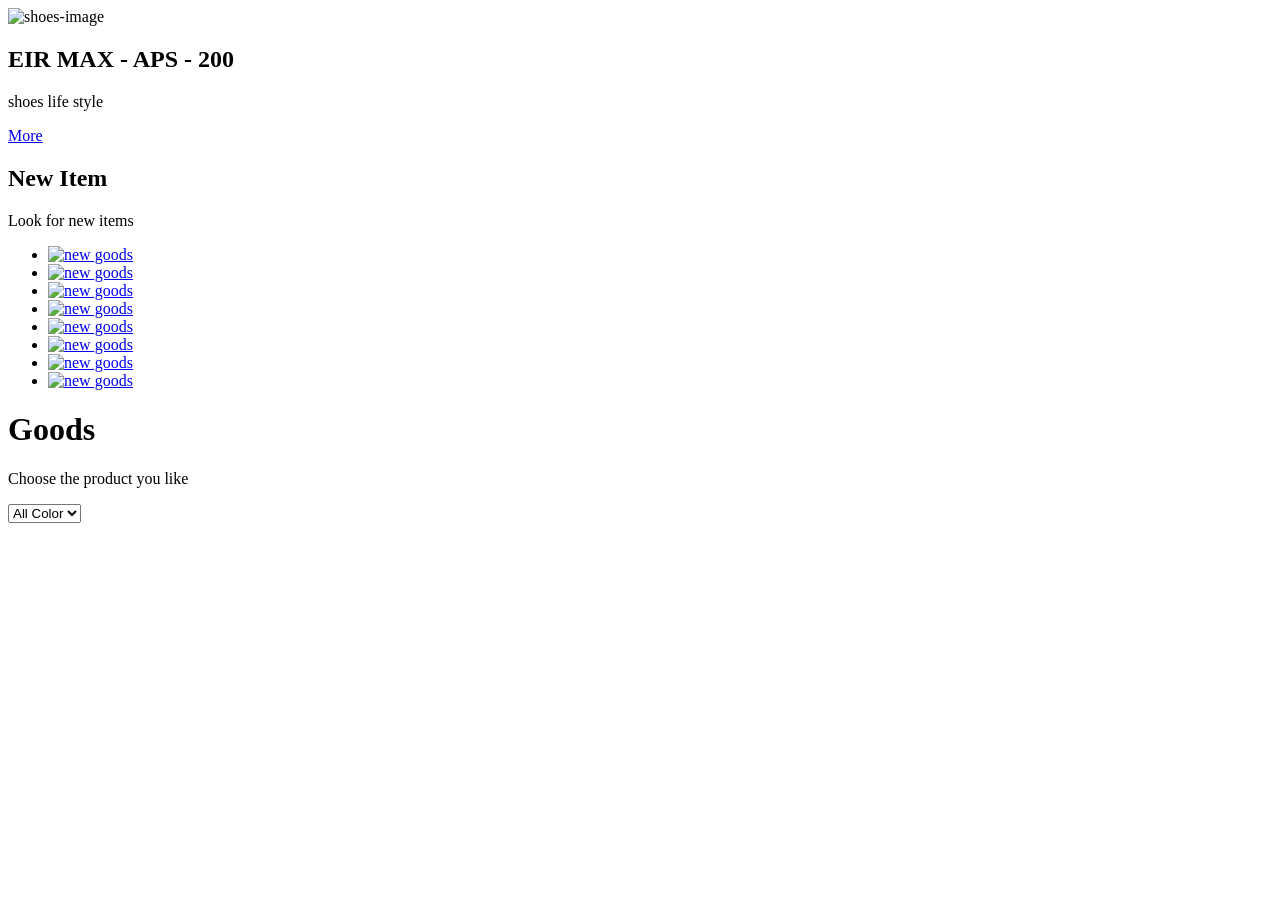
==== index.html @ 702cf1a1 "Add files via upload" ====
<!DOCTYPE html>
<html lang="en">
  <head>
    <meta charset="UTF-8" />
    <meta name="viewport" content="width=device-width, initial-scale=1.0" />
    <link rel="stylesheet" href="./css/reset.css" />
    <link rel="stylesheet" href="./css/style.css" />
    <!-- icon -->
    <link
      href="https://unpkg.com/boxicons@2.0.7/css/boxicons.min.css"
      rel="stylesheet"
    />
    <!-- font -->
    <link rel="preconnect" href="https://fonts.gstatic.com" />
    <link
      href="https://fonts.googleapis.com/css2?family=Source+Serif+Pro:wght@400;700&display=swap"
      rel="stylesheet"
    />
    <title>ShoesMall</title>
  </head>
  <body>
    <!-- header -->
    <header data-include-path="header.html"></header>

    <!-- landing Page -->
    <section id="home" class="home">
      <div class="landing">
        <div class="landing-image-box">
          <img src="./assets/shoes_pink.png" alt="shoes-image" />
        </div>
        <div class="landing-desc-box">
          <div class="sec-top">
            <h2 class="sec-tit">EIR MAX - APS - 200</h2>
            <p class="sec-desc">shoes life style</p>
          </div>
          <a href="detail.html?8" class="landing-detail-link">More</a>
        </div>
      </div>
    </section>

    <!-- new item-->
    <section id="new" class="new-page">
      <div class="sec-top new-top">
        <h1 class="sec-tit new-tit">New Item</h1>
        <p class="sec-desc">Look for new items</p>
      </div>
      <ul class="new-box">
        <li class="new-box-list">
          <a href="detail.html?17" class="new-item-link">
            <img
              src="./assets/shoes_white3.png"
              alt="new goods"
              class="new-item"
            />
          </a>
        </li>
        <li class="new-box-list">
          <a href="detail.html?16" class="new-item-link">
            <img
              src="./assets/shoes_white2.png"
              alt="new goods"
              class="new-item"
            />
          </a>
        </li>
        <li class="new-box-list">
          <a href="detail.html?3" class="new-item-link">
            <img
              src="./assets/shoes_blue.png"
              alt="new goods"
              class="new-item"
            />
          </a>
        </li>
        <li class="new-box-list">
          <a href="detail.html?1" class="new-item-link">
            <img
              src="./assets/shoes_black.png"
              alt="new goods"
              class="new-item"
            />
          </a>
        </li>
        <li class="new-box-list">
          <a href="detail.html?19" class="new-item-link">
            <img
              src="./assets/shoes_yellow2.png"
              alt="new goods"
              class="new-item"
            />
          </a>
        </li>
        <li class="new-box-list">
          <a href="detail.html?14" class="new-item-link">
            <img
              src="./assets/shoes_red3.png"
              alt="new goods"
              class="new-item"
            />
          </a>
        </li>
        <li class="new-box-list">
          <a href="detail.html?5" class="new-item-link">
            <img
              src="./assets/shoes_green.png"
              alt="new goods"
              class="new-item"
            />
          </a>
        </li>
        <li class="new-box-list">
          <a href="detail.html?8" class="new-item-link">
            <img
              src="./assets/shoes_pink.png"
              alt="new goods"
              class="new-item"
            />
          </a>
        </li>
      </ul>
    </section>

    <!-- goods -->
    <main id="goods" class="goods-page">
      <div class="sec-top">
        <h1 class="sec-tit">Goods</h1>
        <p class="sec-desc goods-desc">Choose the product you like</p>
      </div>
      <div class="goods-sort">
        <select name="color-choice" class="goods-item color-item">
          <option selected>All Color</option>
          <option
            data-key="color"
            data-value="black"
            class="choice-sort select-black"
          >
            Black
          </option>
          <option
            data-key="color"
            data-value="blue"
            class="choice-sort select-blue"
          >
            Blue
          </option>
          <option
            data-key="color"
            data-value="brown"
            class="choice-sort select-brown"
          >
            Brown
          </option>
          <option
            data-key="color"
            data-value="green"
            class="choice-sort select-green"
          >
            Green
          </option>
          <option
            data-key="color"
            data-value="grey"
            class="choice-sort select-grey"
          >
            Grey
          </option>
          <option
            data-key="color"
            data-value="pink"
            class="choice-sort select-pink"
          >
            Pink
          </option>
          <option
            data-key="color"
            data-value="purple"
            class="choice-sort select-purple"
          >
            Purple
          </option>
          <option
            data-key="color"
            data-value="red"
            class="choice-sort select-red"
          >
            Red
          </option>
          <option
            data-key="color"
            data-value="white"
            class="choice-sort select-white"
          >
            White
          </option>
          <option
            data-key="color"
            data-value="yellow"
            class="choice-sort select-yellow"
          >
            Yellow
          </option>
        </select>
      </div>
      <ul class="goods-container"></ul>
      <ol class="goods-pagination"></ol>
    </main>

    <!-- footer -->
    <footer data-include-path="footer.html"></footer>

    <script type="module" src="./js/main.js"></script>
    <script type="module" src="./js/loadItem.js"></script>
  </body>
</html>
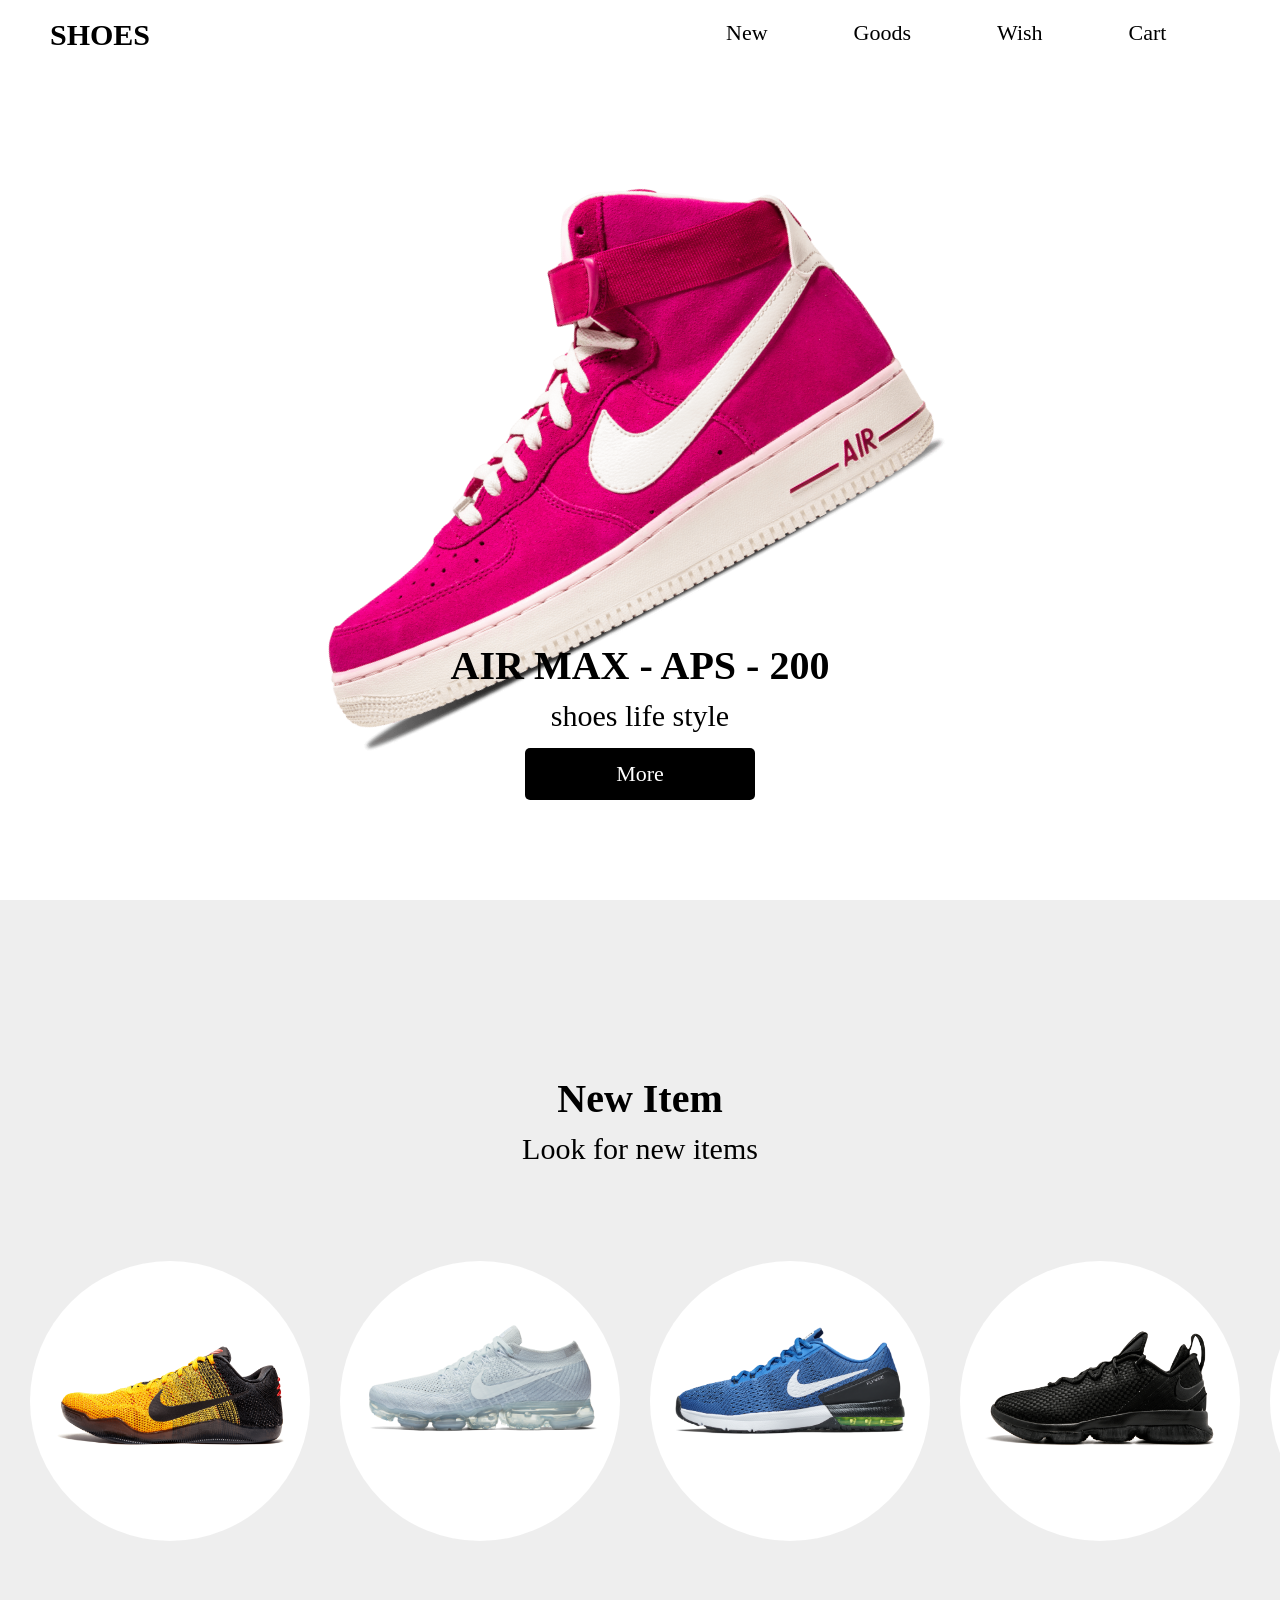
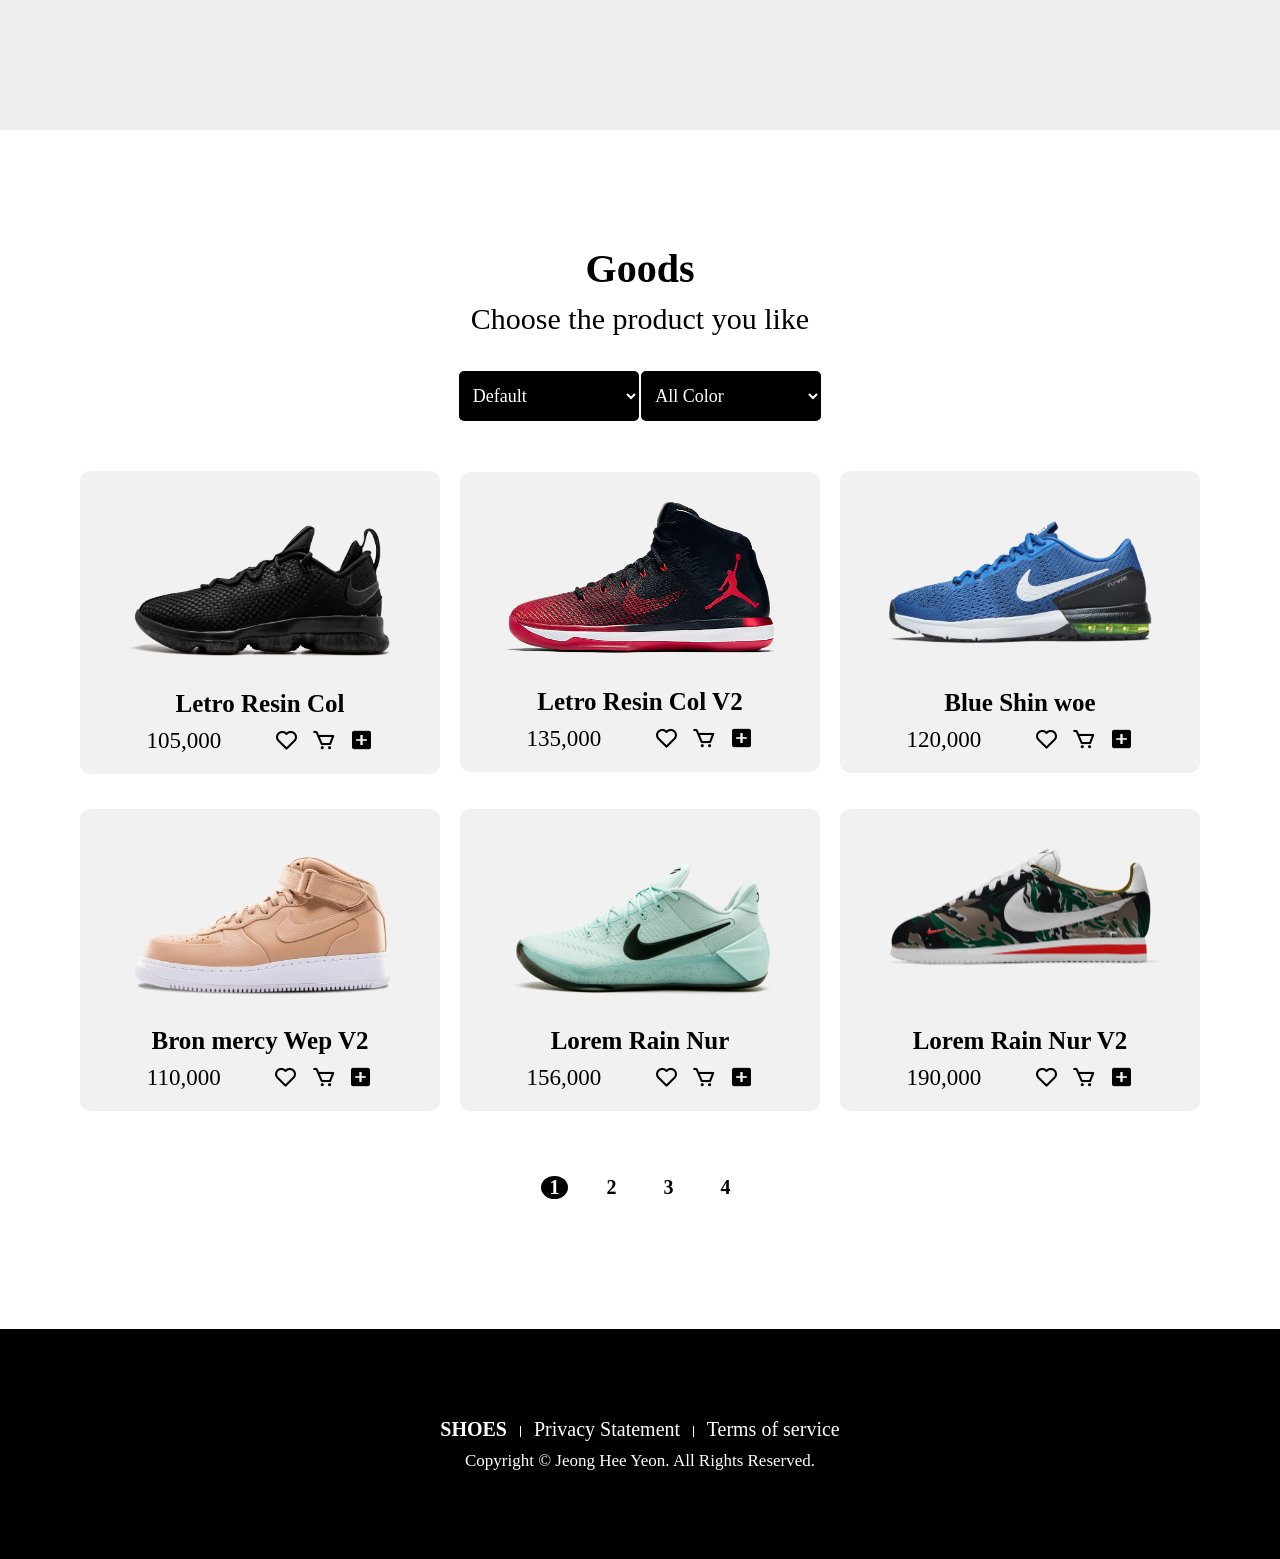
==== commit 643a242f: "Update index.html" ====
--- a/index.html
+++ b/index.html
@@ -30,7 +30,7 @@
         </div>
         <div class="landing-desc-box">
           <div class="sec-top">
-            <h2 class="sec-tit">EIR MAX - APS - 200</h2>
+            <h2 class="sec-tit">AIR MAX - APS - 200</h2>
             <p class="sec-desc">shoes life style</p>
           </div>
           <a href="detail.html?8" class="landing-detail-link">More</a>
@@ -48,7 +48,7 @@
         <li class="new-box-list">
           <a href="detail.html?17" class="new-item-link">
             <img
-              src="./assets/shoes_white3.png"
+              src="./assets/shoes_yellow.png"
               alt="new goods"
               class="new-item"
             />
@@ -82,7 +82,7 @@
           </a>
         </li>
         <li class="new-box-list">
-          <a href="detail.html?19" class="new-item-link">
+          <a href="detail.html?18" class="new-item-link">
             <img
               src="./assets/shoes_yellow2.png"
               alt="new goods"
@@ -127,6 +127,11 @@
         <p class="sec-desc goods-desc">Choose the product you like</p>
       </div>
       <div class="goods-sort">
+        <select name="sort-choice" class="goods-item price-item">
+          <option value="default">Default</option>
+          <option value="lowToHigh">Low to High</option>
+          <option value="highToLow">High to Low</option>
+        </select>
         <select name="color-choice" class="goods-item color-item">
           <option selected>All Color</option>
           <option
@@ -207,7 +212,6 @@
 
     <!-- footer -->
     <footer data-include-path="footer.html"></footer>
-
     <script type="module" src="./js/main.js"></script>
     <script type="module" src="./js/loadItem.js"></script>
   </body>
--- a/css/style.css
+++ b/css/style.css
@@ -0,0 +1,662 @@
+@charset "utf-8";
+
+.sec-top {
+  text-align: center;
+  padding: 1.5rem;
+}
+
+.sec-top .sec-tit {
+  font-size: 3rem;
+  margin-bottom: 1rem;
+}
+
+.sec-top .sec-desc {
+  font-size: 2.7rem;
+}
+
+.top-cart-count {
+  text-align: center;
+  background-color: black;
+  color: white;
+  border-radius: 50%;
+}
+
+.control-btn {
+  display: block;
+  border: 1px solid black;
+  border-radius: 30px;
+  padding: 1rem;
+  text-align: center;
+}
+
+.control-btn:hover {
+  background-color: black;
+  color: white;
+  transition: 100ms all ease-out;
+}
+
+/* mobile */
+/* header-nav */
+.top {
+  width: 100vw;
+  z-index: 1;
+}
+
+.top-nav {
+  display: flex;
+  justify-content: space-between;
+  padding: 1rem;
+  font-size: 2rem;
+  position: fixed;
+  width: 100%;
+  top: 0;
+  left: 0;
+  z-index: 1;
+  -webkit-box-sizing: border-box;
+  -moz-box-sizing: border-box;
+  box-sizing: border-box;
+}
+
+.top-nav.back-color {
+  background-color: white;
+  transition: 0.6s;
+}
+
+.top-nav .top-title {
+  font-size: 3.5rem;
+  position: relative;
+  top: 0.2rem;
+  font-weight: 700;
+}
+
+.top-nav .top-nav-modal {
+  background: transparent;
+  border: none;
+  padding: 0.5rem;
+  font-size: 2.5rem;
+  position: relative;
+  top: 0.3rem;
+}
+
+.top-nav .top-nav-cart {
+  font-size: 2.5rem;
+  padding: 0.5rem;
+  position: relative;
+  top: 0.3rem;
+}
+
+.top-nav .top-nav-cart .count-mobile {
+  position: absolute;
+  width: 1.8rem;
+  font-size: 1.4rem;
+  top: -1px;
+  right: 0;
+}
+
+.top-nav .top-category {
+  display: none;
+}
+
+.top-nav-category {
+  background-color: rgba(26, 25, 25, 0.87);
+  width: 70%;
+  height: 100%;
+  position: fixed;
+  top: 0;
+  left: -100%;
+  transition: 0.4s;
+  z-index: 1;
+}
+
+.top-nav-category.open {
+  left: 0;
+}
+
+.top-nav-category .category-close {
+  position: absolute;
+  top: 20px;
+  right: 20px;
+  padding: 10px;
+  background: transparent;
+  border: none;
+  font-size: 1.8rem;
+}
+
+.top-nav-category .category-box {
+  margin-top: 100px;
+}
+
+.top-nav-category .category-item {
+  font-size: 1.5rem;
+  list-style: none;
+  text-align: center;
+}
+
+.top-nav-category .category-item a {
+  display: block;
+  width: 100%;
+  padding: 1em 0;
+  color: white;
+}
+
+/* section-landing */
+.home {
+  height: 100vh;
+}
+
+.landing {
+  display: flex;
+  height: inherit;
+  flex-direction: column;
+  align-items: center;
+  justify-content: center;
+  overflow: hidden;
+}
+
+.landing .landing-image-box {
+  position: relative;
+  top: 2rem;
+}
+
+.landing .landing-image-box img {
+  display: block;
+  height: 60rem;
+  transform: rotate(-28deg);
+}
+
+.landing .landing-desc-box {
+  text-align: center;
+  position: absolute;
+  bottom: 5rem;
+}
+
+.landing-desc-box .landing-detail-link {
+  display: block;
+  padding: 1rem;
+  width: 50%;
+  font-size: 1.8rem;
+  background-color: black;
+  color: white;
+  border-radius: 5px;
+  margin: 0 auto;
+}
+
+/* section-new */
+.new-page {
+  display: flex;
+  flex-direction: column;
+  justify-content: center;
+  height: 70vh;
+  padding: 5rem 0;
+  background-color: rgb(238, 238, 238);
+}
+
+.new-top {
+  margin-bottom: 5rem;
+}
+
+.new-box {
+  display: flex;
+  padding: 3rem;
+  overflow-x: scroll;
+  overflow-y: hidden;
+}
+
+.stop-scrolling {
+  height: 100%;
+  overflow: hidden;
+}
+
+.new-box .new-box-list {
+  width: 15rem;
+  height: 15rem;
+  background-color: white;
+  border-radius: 50%;
+  margin-right: 1rem;
+}
+
+.new-item-link:hover {
+  transition: all 0.1s;
+  background-color: rgba(192, 192, 192, 0.644);
+}
+
+.new-item-link:hover .new-item {
+  transition: all 0.1s;
+  transform: scale(1.05);
+}
+
+.new-box-list .new-item-link {
+  display: block;
+  border-radius: 50%;
+  width: inherit;
+  height: inherit;
+}
+
+.new-box-list .new-item-link .new-item {
+  display: block;
+  width: inherit;
+  height: auto;
+  position: relative;
+  top: 22px;
+}
+
+/* section-goods */
+.goods-page {
+  padding: 8rem 3.5rem;
+}
+
+.goods-page .sec-top {
+  margin-bottom: 2rem;
+}
+
+.goods-page .sec-top .goods-desc {
+  font-size: 2.2rem;
+}
+
+.goods-page .goods-sort {
+  margin-bottom: 5rem;
+  text-align: center;
+}
+
+.goods-page .goods-sort .goods-item {
+  background-color: black;
+  color: white;
+  padding: 1rem;
+  border: none;
+  border-radius: 5px;
+  width: 13rem;
+  height: 2rem;
+  font-size: 1.8rem;
+}
+
+.goods-page .goods-container {
+  display: flex;
+  justify-content: center;
+  align-items: center;
+  flex-flow: wrap;
+}
+
+.goods-card {
+  padding: 2rem;
+  background-color: rgb(241, 241, 241);
+  border-radius: 10px;
+  margin-bottom: 3.5rem;
+}
+
+.goods-card .card-img-box {
+  width: 100%;
+}
+
+.goods-card .card-img-box .card-img {
+  display: block;
+  width: inherit;
+}
+
+.goods-card .card-info {
+  text-align: center;
+}
+
+.card-info .card-title {
+  font-weight: 700;
+  font-size: 2.5rem;
+  margin: 0.7rem 0;
+}
+
+.card-info .card-precis .card-price {
+  font-size: 2rem;
+  margin-right: 4rem;
+}
+
+.card-info .card-precis .card-icon {
+  position: relative;
+  top: 1px;
+  border: none;
+  font-size: 2rem;
+  background-color: transparent;
+}
+
+.card-info .card-precis .card-icon {
+  margin-left: 1rem;
+}
+
+/* section-goods-pagination */
+.goods-page .goods-pagination {
+  display: flex;
+  justify-content: center;
+  padding: 3rem 0;
+}
+
+.goods-pagination .page-list .page-btn {
+  font-weight: 700;
+  font-size: 2rem;
+  text-align: center;
+  width: 2.7rem;
+}
+
+.active {
+  color: white;
+  background-color: black;
+  border-radius: 50%;
+}
+
+.page-list + .page-list {
+  margin-left: 3rem;
+}
+
+/* footer */
+.info-page {
+  background-color: black;
+  height: 23rem;
+  display: flex;
+  flex-direction: column;
+  justify-content: center;
+  align-items: center;
+}
+
+.info-page .inner-info-box {
+  display: flex;
+  justify-content: center;
+  margin-bottom: 1rem;
+  font-size: 1.5rem;
+}
+
+.list-info + .list-info {
+  margin-left: 0.5rem;
+}
+
+.list-info + .list-info::before {
+  content: "";
+  display: inline-block;
+  width: 1px;
+  height: 11px;
+  background-color: white;
+  vertical-align: -1px;
+  margin: 0 8px;
+}
+
+.info-page .inner-info-box .list-info .info {
+  color: white;
+}
+
+.footer-tit {
+  font-weight: bold;
+}
+
+.info-page .inner-copyright {
+  color: white;
+  font-size: 1.3rem;
+  text-align: center;
+}
+
+/* iPhone 5 */
+@media only screen and (max-width: 375px) {
+  .sec-top .sec-tit {
+    font-size: 2.7rem;
+    margin-bottom: 1rem;
+  }
+
+  .sec-top .sec-desc {
+    font-size: 2.4rem;
+  }
+
+  /* header-nav */
+  .top-nav .top-title {
+    font-size: 2.8rem;
+  }
+
+  /* section-landing */
+  .landing .landing-image-box img {
+    height: 50rem;
+  }
+
+  .landing-desc-box .landing-desc .card-tit {
+    font-size: 2.8rem;
+  }
+
+  /* section-new */
+  .landing .landing-image-box {
+    left: -2rem;
+  }
+  .new-box .new-box-list {
+    width: 15rem;
+  }
+
+  /* section-goods */
+  .goods-page .sec-top .goods-desc {
+    font-size: 1.7rem;
+  }
+
+  /* pagination */
+  .page-list + .page-list {
+    margin-left: 1.8rem;
+  }
+
+  /* footer */
+  .info-page .inner-info-box {
+    font-size: 1.2rem;
+  }
+
+  .info-page .inner-copyright {
+    font-size: 1.1rem;
+  }
+}
+
+/* 768px - 1024px */
+@media only screen and (min-width: 768px) {
+  .sec-top .sec-tit {
+    font-size: 5rem;
+    margin-bottom: 1rem;
+  }
+
+  .sec-top .sec-desc {
+    font-size: 4rem;
+  }
+
+  /* header-nav */
+  .top-nav {
+    padding: 2rem;
+  }
+
+  .top-nav .top-title {
+    font-size: 4rem;
+    padding: 0 3.5rem;
+  }
+
+  .top-nav .top-cart .count-mobile {
+    display: none;
+  }
+
+  .top-nav .top-category {
+    display: block;
+  }
+
+  .top-nav .top-category .category-box {
+    display: flex;
+    position: relative;
+    top: -3px;
+  }
+
+  .top-nav .top-category .category-box .category-item {
+    font-size: 3rem;
+    padding: 1rem;
+    margin-right: 2.5rem;
+  }
+
+  .category-item .top-cart .count-desk {
+    display: inline-block;
+    position: relative;
+    top: -2px;
+    width: 2.5rem;
+    font-size: 2rem;
+  }
+
+  .top .top-nav-category .category-close {
+    display: none;
+  }
+
+  .top-nav .top-nav-modal {
+    display: none;
+  }
+
+  .top-nav .top-nav-cart {
+    display: none;
+  }
+
+  /* section-landing */
+  .landing .landing-image-box {
+    top: -5rem;
+    left: -7rem;
+  }
+
+  .landing .landing-image-box img {
+    height: 50rem;
+  }
+
+  .landing .landing-desc-box {
+    bottom: 10rem;
+  }
+
+  .landing-desc-box .landing-detail-link {
+    padding: 1.3rem;
+    font-size: 3rem;
+  }
+
+  /* section-new */
+  .new-box .new-box-list {
+    width: 28rem;
+    height: 28rem;
+    margin-right: 3rem;
+  }
+
+  .new-box-list .new-item-link .new-item {
+    top: 40px;
+  }
+
+  /* section-goods */
+  .goods-page .sec-top .goods-desc {
+    font-size: 4rem;
+  }
+
+  .goods-page .goods-sort .goods-item {
+    width: 28rem;
+    height: 4rem;
+    font-size: 3rem;
+  }
+
+  .goods-page .goods-container {
+    justify-content: space-around;
+  }
+
+  .goods-container .goods-card {
+    width: 40%;
+  }
+  .card-info .card-precis .card-price {
+    font-size: 2.3rem;
+  }
+
+  .card-info .card-precis .card-icon {
+    top: 2px;
+    font-size: 2.5rem;
+  }
+  /* footer */
+  .info-page {
+    height: 30rem;
+  }
+
+  .info-page .inner-info-box {
+    font-size: 2.4rem;
+  }
+
+  .info-page .inner-copyright {
+    font-size: 2.1rem;
+  }
+}
+
+/* desktop */
+@media only screen and (min-width: 1025px) {
+  .sec-top .sec-tit {
+    font-size: 4rem;
+  }
+
+  .sec-top .sec-desc {
+    font-size: 3rem;
+  }
+  /* header-nav */
+  .top-nav {
+    padding: 1rem;
+  }
+
+  .top-nav .top-title {
+    font-size: 3rem;
+    padding: 0 4rem;
+    position: relative;
+    top: 0.8rem;
+  }
+
+  .top-nav .top-category .category-box .category-item {
+    font-size: 2.2rem;
+    padding: 1.3rem;
+    margin-right: 6rem;
+  }
+
+  /* section-landing */
+  .landing .landing-image-box {
+    top: 0rem;
+  }
+
+  .landing-desc-box .landing-detail-link {
+    font-size: 2.2rem;
+    transition: background 150ms ease-out;
+  }
+
+  .landing-desc-box .landing-detail-link:hover {
+    background: none;
+    color: black;
+  }
+
+  /* section-new */
+  .new-page {
+    padding: 10rem 0;
+  }
+
+  .new-page .new-box::-webkit-scrollbar {
+    display: none;
+  }
+
+  /* section-goods */
+  .card-info .card-precis .card-icon {
+    top: 3px;
+    font-size: 2.5rem;
+  }
+
+  .goods-page {
+    padding: 10rem 7rem;
+  }
+
+  .goods-page .goods-sort .goods-item {
+    width: 16rem;
+    height: 3rem;
+    font-size: 1.8rem;
+  }
+
+  .goods-page .sec-top .goods-desc {
+    font-size: 3rem;
+  }
+
+  .goods-container .goods-card {
+    width: 28%;
+  }
+
+  /* footer */
+  .info-page {
+    height: 23rem;
+  }
+
+  .info-page .inner-info-box {
+    font-size: 2rem;
+  }
+
+  .info-page .inner-copyright {
+    font-size: 1.7rem;
+  }
+}
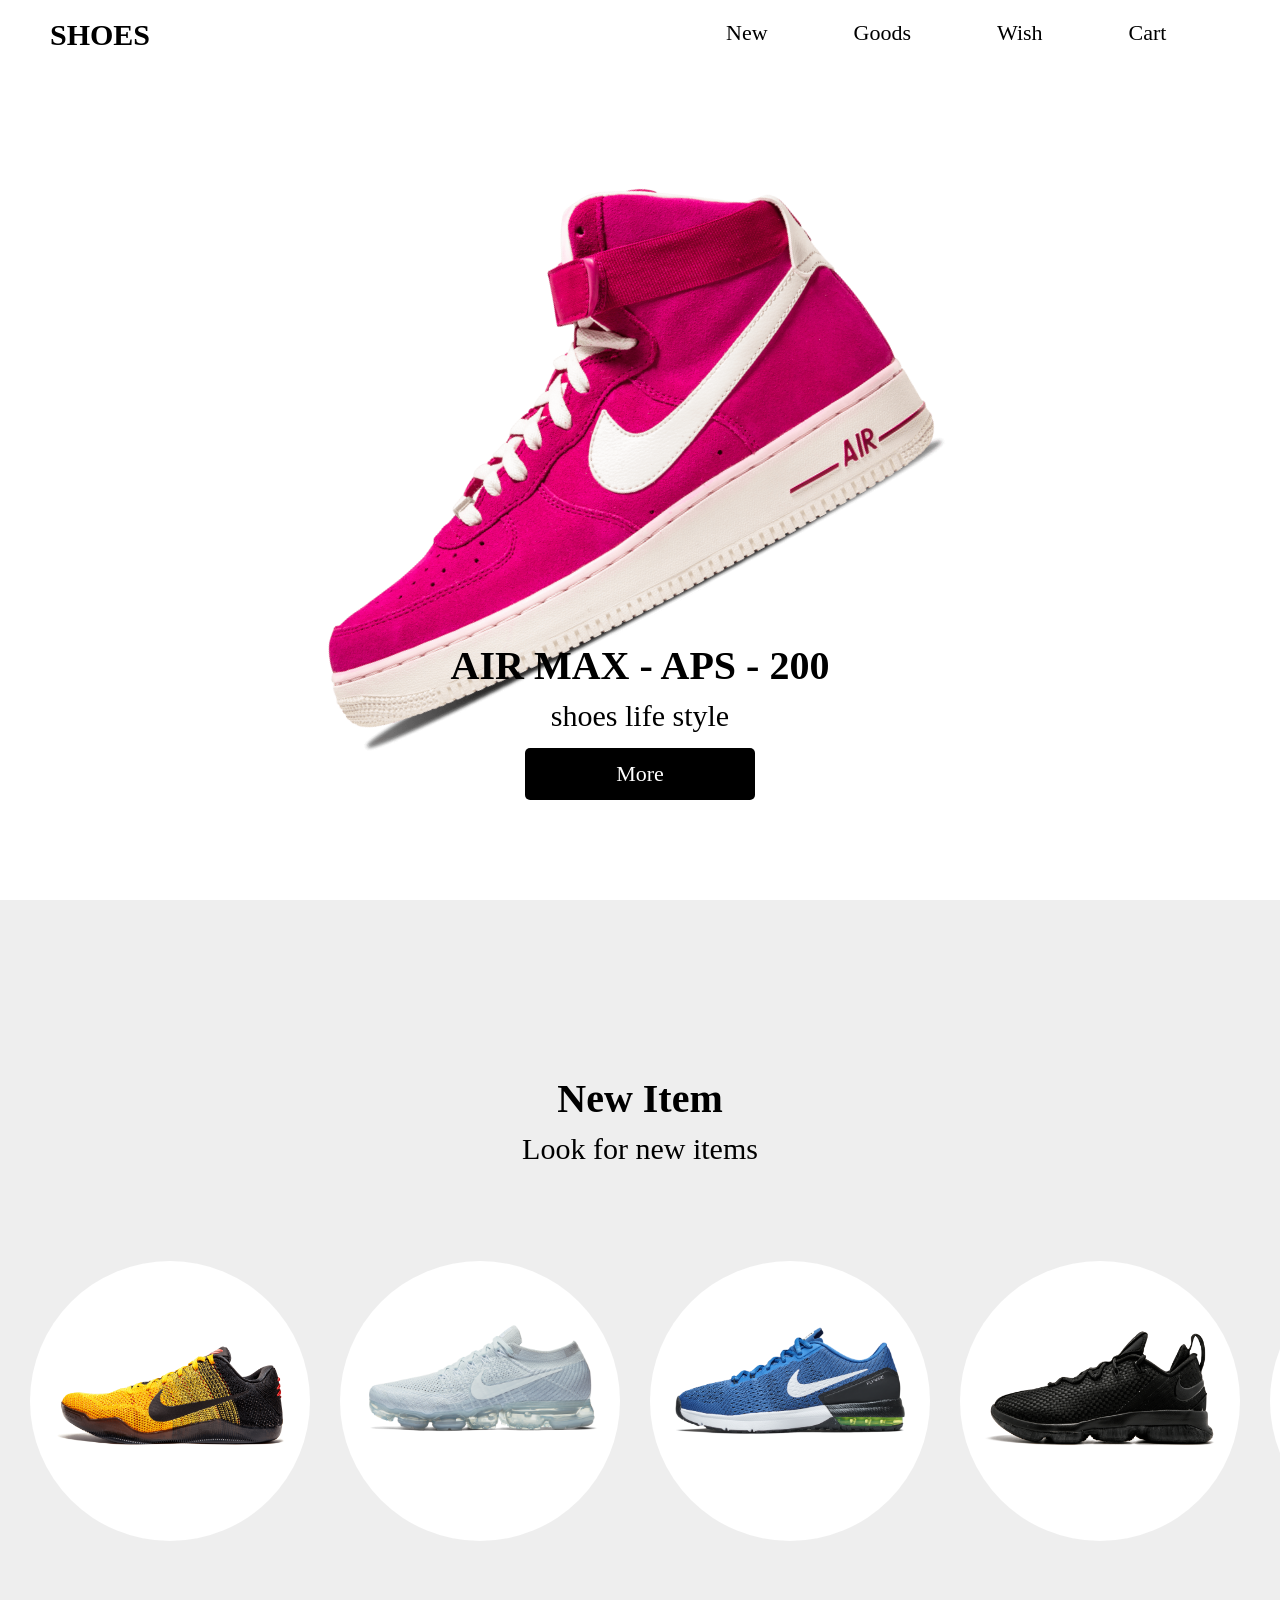
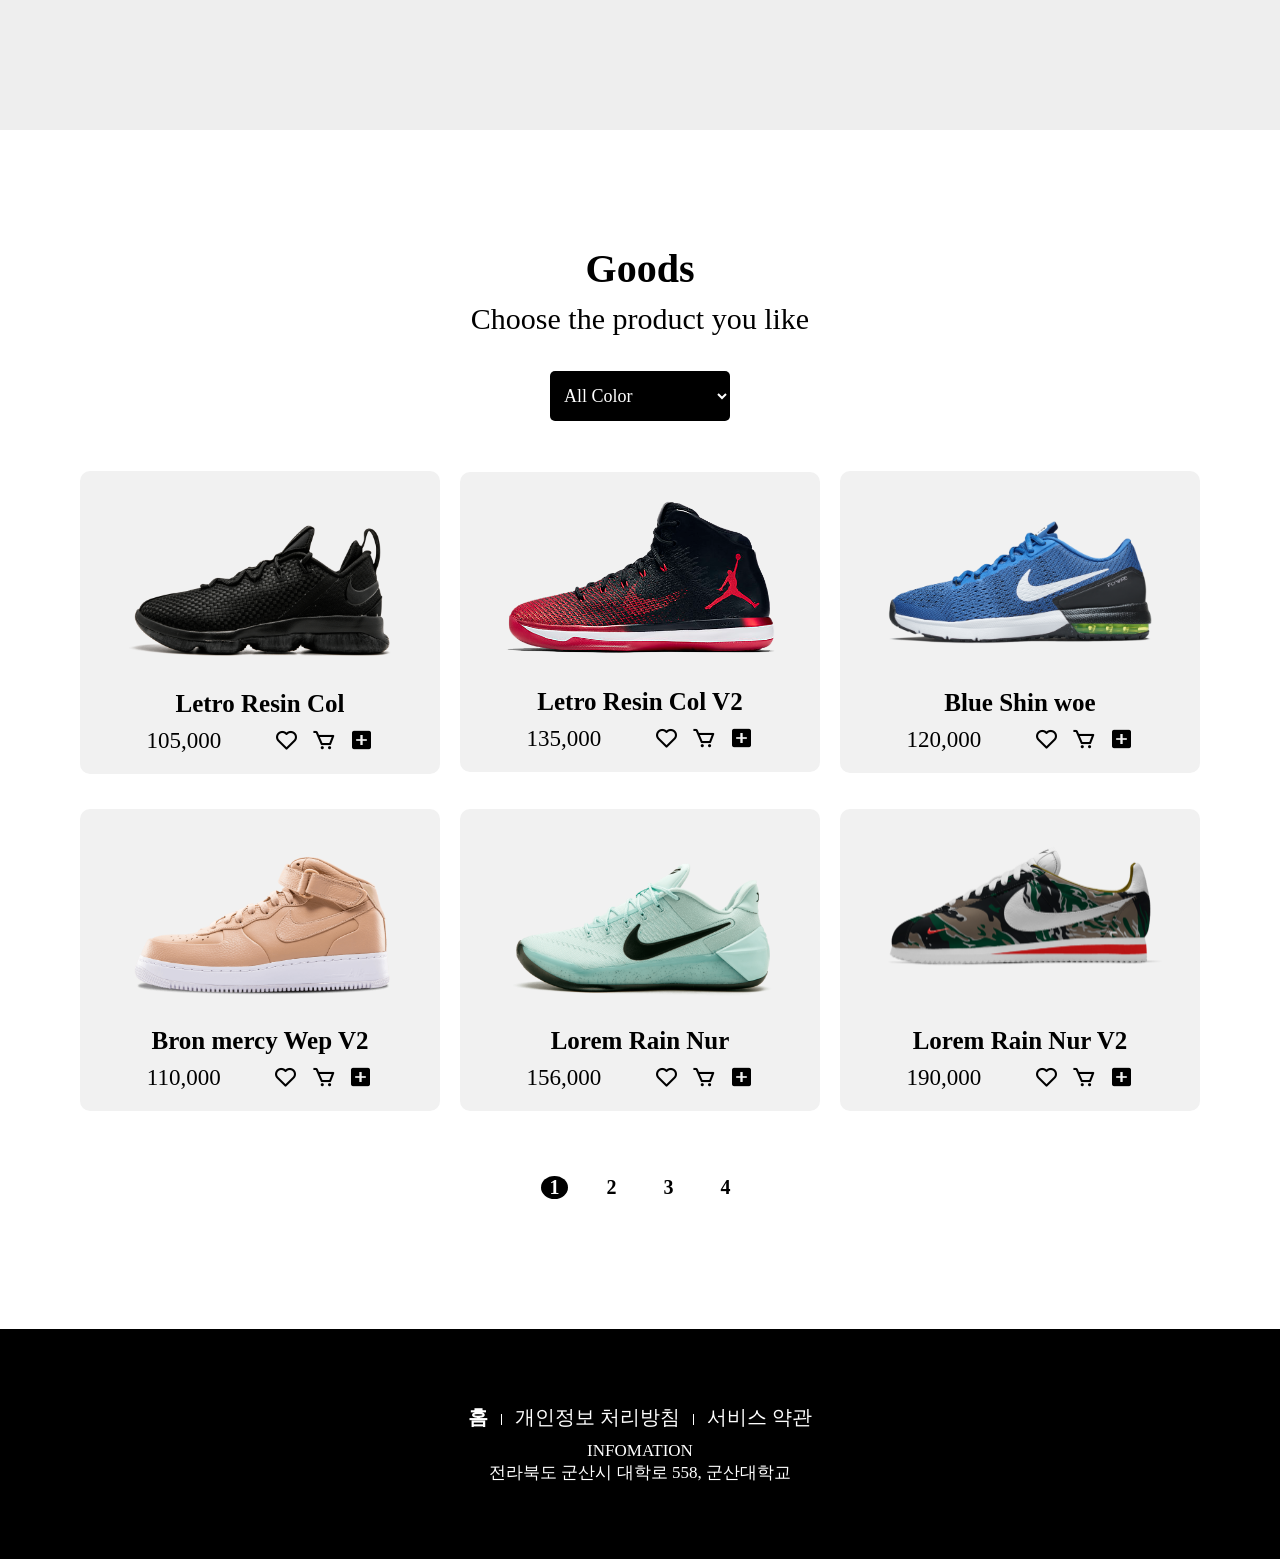
==== commit 91d2249a: "Add files via upload" ====
--- a/index.html
+++ b/index.html
@@ -127,11 +127,6 @@
         <p class="sec-desc goods-desc">Choose the product you like</p>
       </div>
       <div class="goods-sort">
-        <select name="sort-choice" class="goods-item price-item">
-          <option value="default">Default</option>
-          <option value="lowToHigh">Low to High</option>
-          <option value="highToLow">High to Low</option>
-        </select>
         <select name="color-choice" class="goods-item color-item">
           <option selected>All Color</option>
           <option
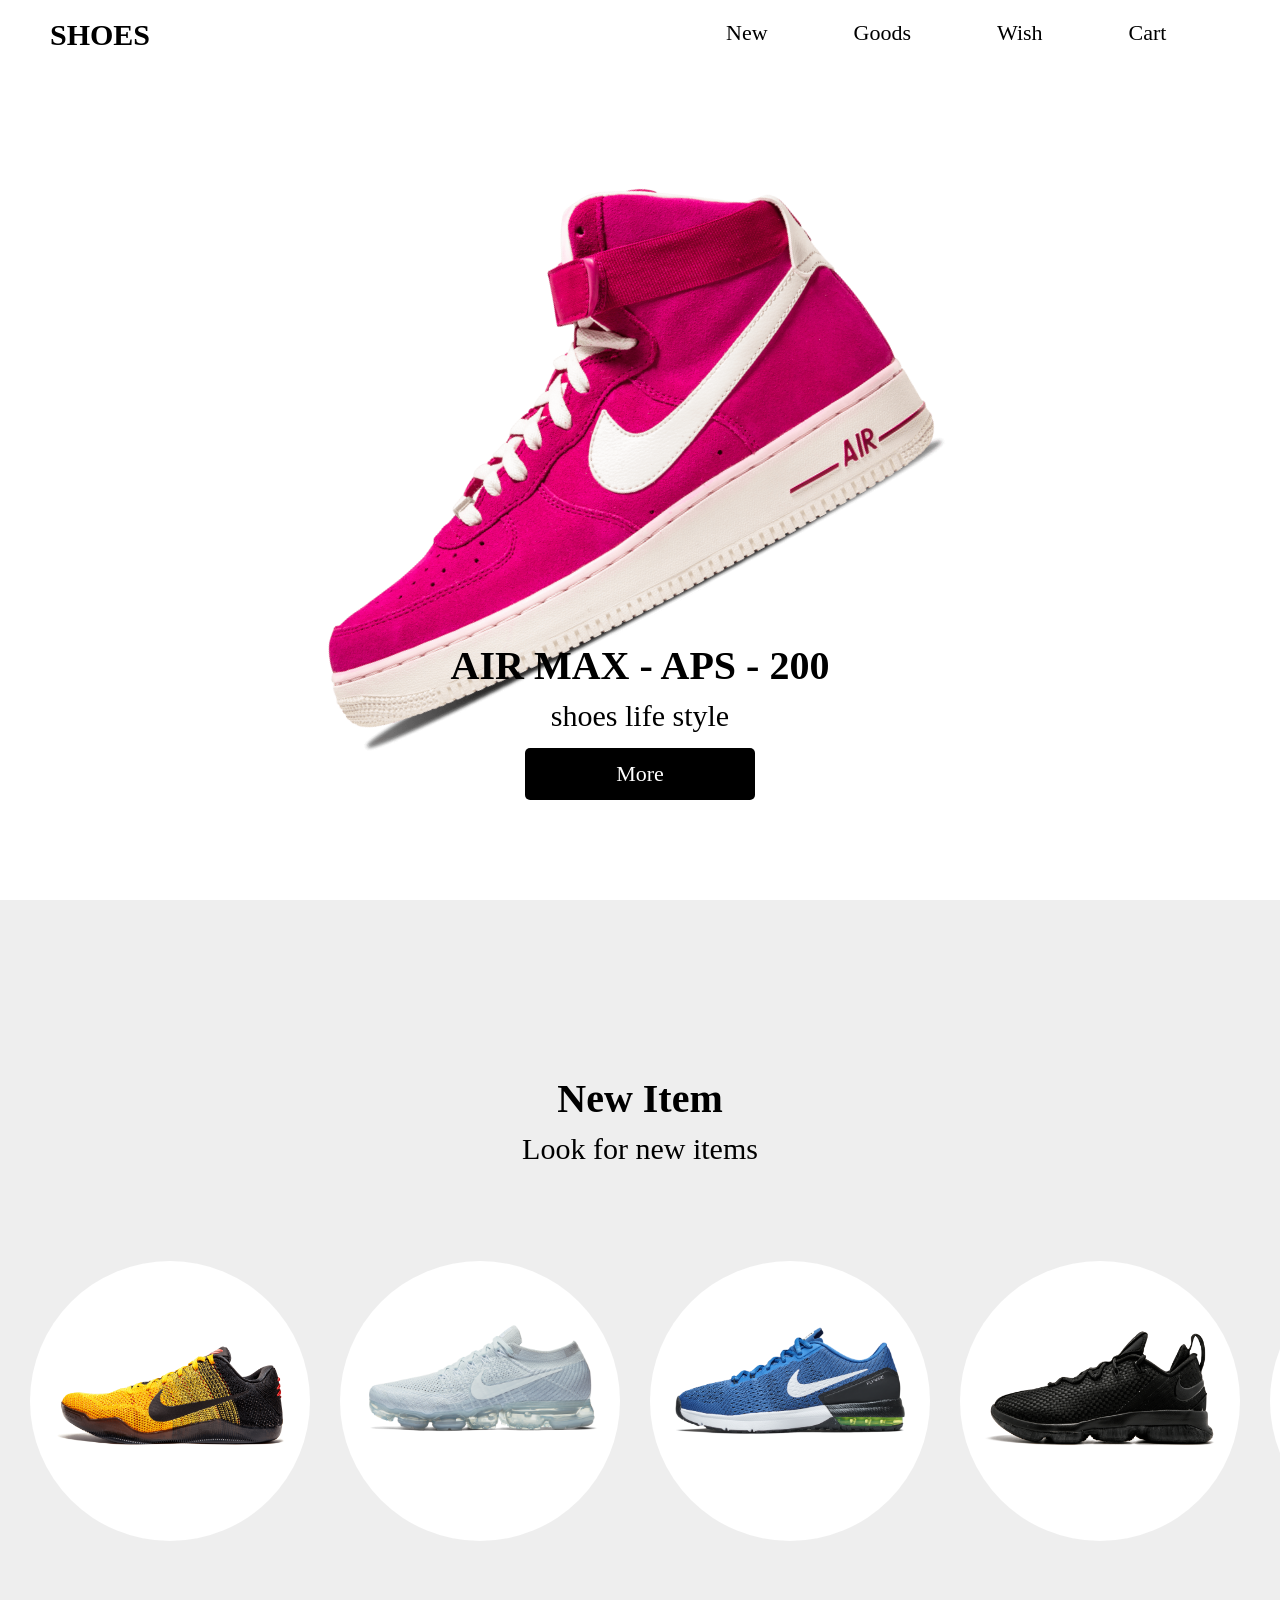
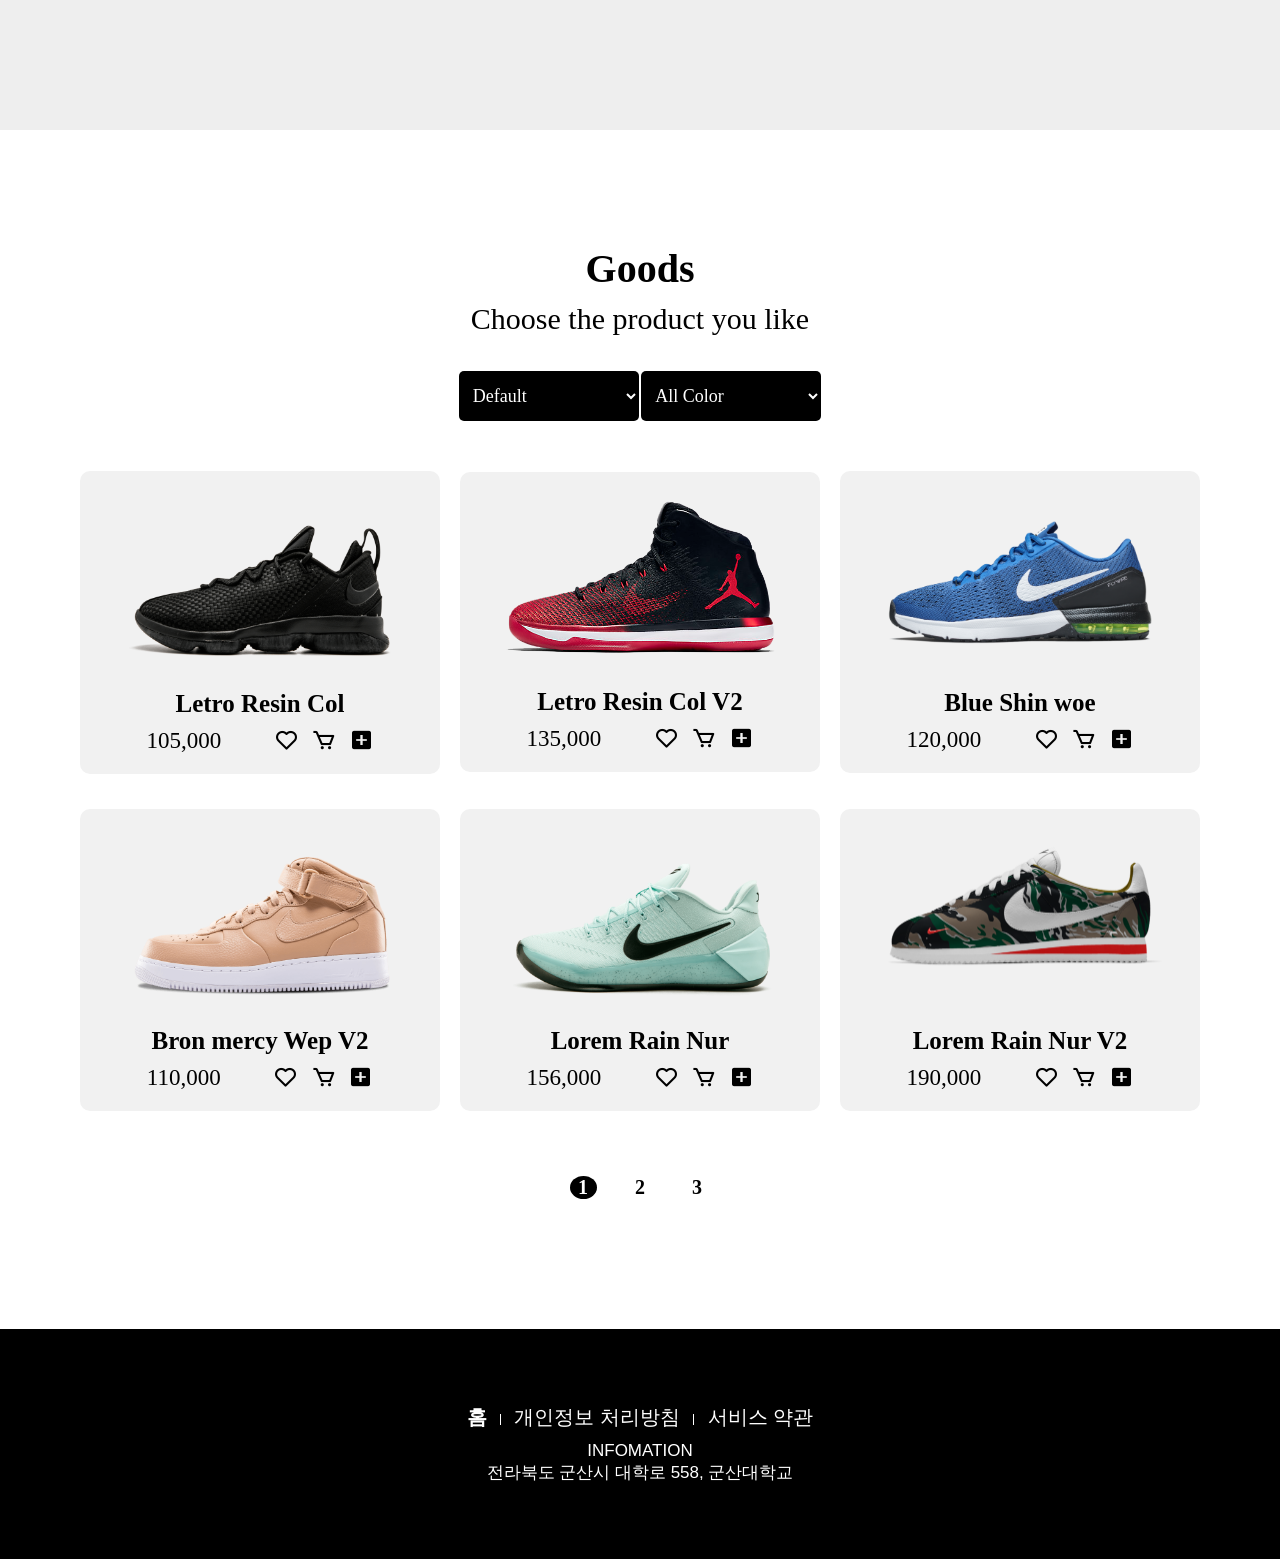
==== commit 16751c52: "Update index.html" ====
--- a/index.html
+++ b/index.html
@@ -127,6 +127,11 @@
         <p class="sec-desc goods-desc">Choose the product you like</p>
       </div>
       <div class="goods-sort">
+        <select name="sort-choice" class="goods-item price-item">
+          <option value="default">Default</option>
+          <option value="lowToHigh">Low to High</option>
+          <option value="highToLow">High to Low</option>
+        </select>
         <select name="color-choice" class="goods-item color-item">
           <option selected>All Color</option>
           <option
--- a/css/style.css
+++ b/css/style.css
@@ -345,6 +345,7 @@
 
 /* footer */
 .info-page {
+  font-family: "Noto Sans KR", sans-serif;
   background-color: black;
   height: 23rem;
   display: flex;
@@ -659,4 +660,5 @@
   .info-page .inner-copyright {
     font-size: 1.7rem;
   }
-}
+
+}
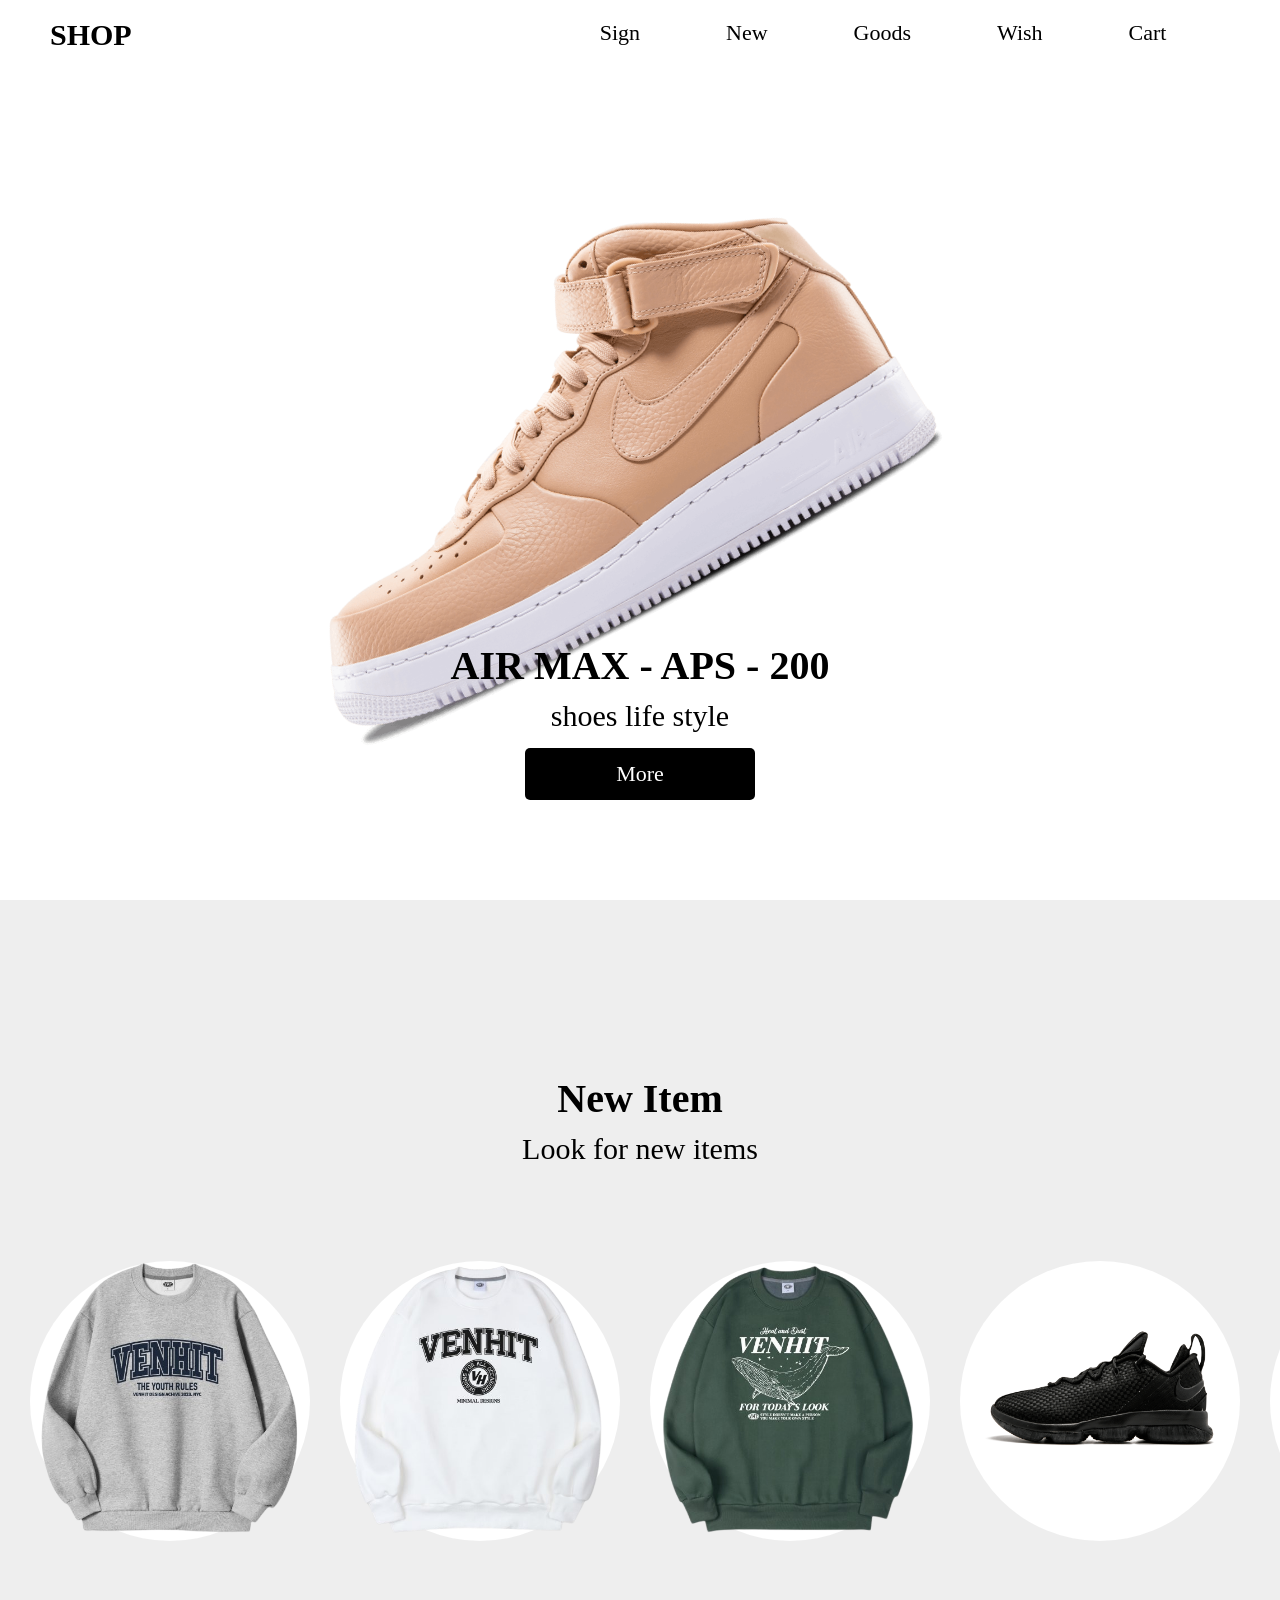
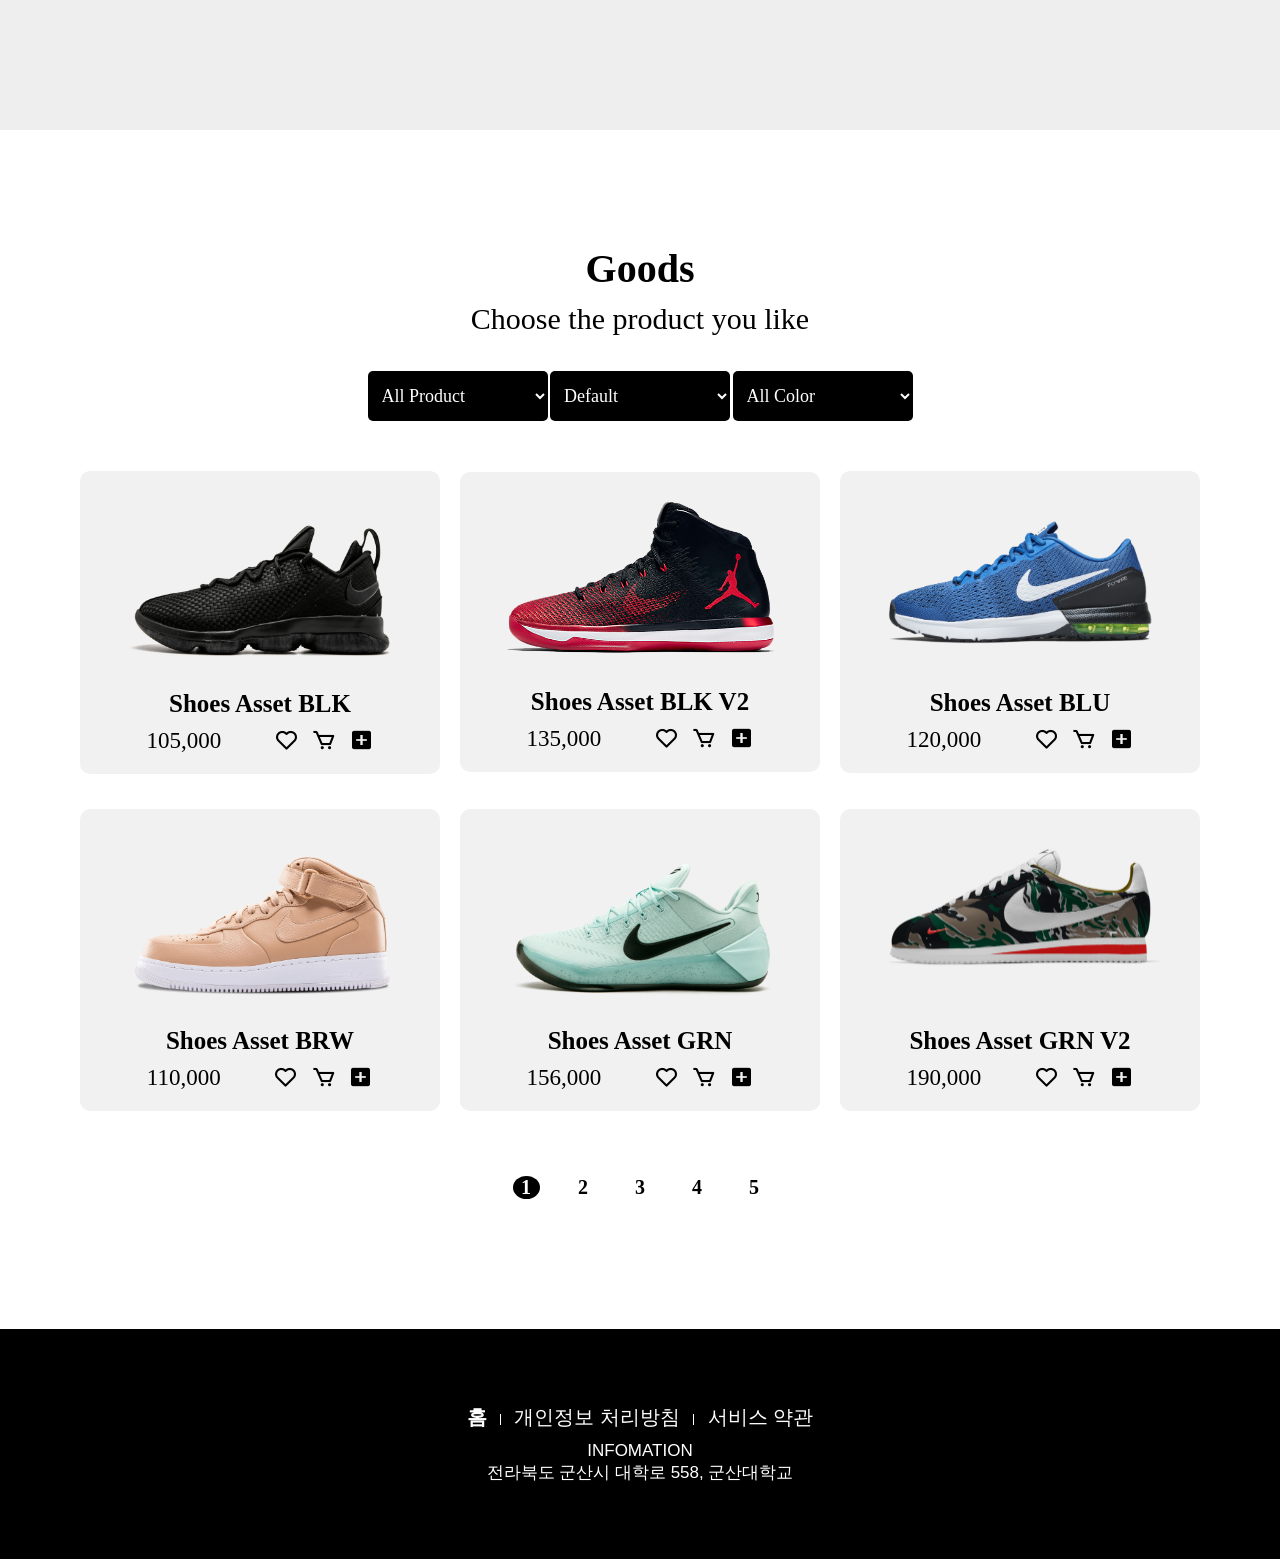
==== commit 1481808b: "Add files via upload" ====
--- a/index.html
+++ b/index.html
@@ -16,17 +16,16 @@
       href="https://fonts.googleapis.com/css2?family=Source+Serif+Pro:wght@400;700&display=swap"
       rel="stylesheet"
     />
-    <title>ShoesMall</title>
+    <title>A Mall</title>
   </head>
   <body>
     <!-- header -->
     <header data-include-path="header.html"></header>
-
     <!-- landing Page -->
     <section id="home" class="home">
       <div class="landing">
         <div class="landing-image-box">
-          <img src="./assets/shoes_pink.png" alt="shoes-image" />
+          <img src="./assets/shoes_brown2.png" alt="shoes-image" />
         </div>
         <div class="landing-desc-box">
           <div class="sec-top">
@@ -37,7 +36,21 @@
         </div>
       </div>
     </section>
-
+    <div id="login-popup" class="hidden">
+        <form id="login-form">
+             <h1>Sign In</h1> <br>
+            <label for="username">Username:</label>
+            <input type="text" id="username" name="username" required> <br> <br>
+
+            <label for="password">Password:</label>
+            <input type="password" id="password" name="password" required> <br> <br>
+
+            <button type="submit" style="font-size:1.8rem;">Sign In</button>
+            <div style="float: right; font-size:1.5rem; margin-right:3px;">
+              <a href="register.html">Sign Up</a>
+            </div>
+        </form>
+    </div>
     <!-- new item-->
     <section id="new" class="new-page">
       <div class="sec-top new-top">
@@ -46,29 +59,29 @@
       </div>
       <ul class="new-box">
         <li class="new-box-list">
-          <a href="detail.html?17" class="new-item-link">
-            <img
-              src="./assets/shoes_yellow.png"
-              alt="new goods"
-              class="new-item"
-            />
-          </a>
-        </li>
-        <li class="new-box-list">
-          <a href="detail.html?16" class="new-item-link">
-            <img
-              src="./assets/shoes_white2.png"
-              alt="new goods"
-              class="new-item"
-            />
-          </a>
-        </li>
-        <li class="new-box-list">
-          <a href="detail.html?3" class="new-item-link">
-            <img
-              src="./assets/shoes_blue.png"
-              alt="new goods"
-              class="new-item"
+          <a href="detail.html?105" class="new-item-link">
+            <img
+              src="./assets/cloth_venhit_grey.png"
+              alt="new goods"
+              class="new-item2"
+            />
+          </a>
+        </li>
+        <li class="new-box-list">
+          <a href="detail.html?106" class="new-item-link">
+            <img
+              src="./assets/cloth_venhit_white.png"
+              alt="new goods"
+              class="new-item2"
+            />
+          </a>
+        </li>
+        <li class="new-box-list">
+          <a href="detail.html?107" class="new-item-link">
+            <img
+              src="./assets/cloth_venhit_green.png"
+              alt="new goods"
+              class="new-item2"
             />
           </a>
         </li>
@@ -127,6 +140,23 @@
         <p class="sec-desc goods-desc">Choose the product you like</p>
       </div>
       <div class="goods-sort">
+          <select name="category-choice" class="goods-item category-item">
+          <option selected>All Product</option>
+          <option
+            data-key="category"
+            data-value="shoes"
+            class="choice-sort select-shoes"
+          >
+            Shoes
+          </option>
+          <option
+            data-key="category"
+            data-value="cloth"
+            class="choice-sort select-cloth"
+          >
+            Cloth
+          </option>
+        </select>
         <select name="sort-choice" class="goods-item price-item">
           <option value="default">Default</option>
           <option value="lowToHigh">Low to High</option>
@@ -208,11 +238,56 @@
       </div>
       <ul class="goods-container"></ul>
       <ol class="goods-pagination"></ol>
+        
     </main>
-
+ <style>
+      /* Add the following style to set the footer initially hidden */
+      footer {
+        position: fixed;
+        bottom: 0;
+        left: 0;
+        width: 100%;
+        background-color: #333;
+        color: #fff;
+        padding: 10px;
+        display: none;
+        text-align: center;
+      }
+    </style>
     <!-- footer -->
-    <footer data-include-path="footer.html"></footer>
+    <footer data-include-path="footer.html">
+      This is the footer.
+    </footer>
     <script type="module" src="./js/main.js"></script>
     <script type="module" src="./js/loadItem.js"></script>
+    <script>
+      document.addEventListener("DOMContentLoaded", function () {
+        let scrolled = false;
+        const footer = document.querySelector("footer");
+
+        function showFooterOnScroll() {
+          // Check if the user has scrolled to the bottom
+          if (
+            window.innerHeight + window.scrollY >=
+            document.body.scrollHeight
+          ) {
+            // If scrolled is false, set it to true and return
+            if (!scrolled) {
+              scrolled = true;
+              return;
+            }
+
+            // If scrolled is true, show the footer
+            footer.style.display = "block";
+          } else {
+            // If not at the bottom, hide the footer
+            footer.style.display = "none";
+          }
+        }
+
+        // Attach the showFooterOnScroll function to the scroll event
+        window.addEventListener("scroll", showFooterOnScroll);
+      });
+    </script>
   </body>
 </html>
--- a/css/style.css
+++ b/css/style.css
@@ -224,6 +224,10 @@
   transition: all 0.1s;
   transform: scale(1.05);
 }
+.new-item-link:hover .new-item2 {
+  transition: all 0.1s;
+  transform: scale(1.05);
+}
 
 .new-box-list .new-item-link {
   display: block;
@@ -233,6 +237,13 @@
 }
 
 .new-box-list .new-item-link .new-item {
+  display: block;
+  width: inherit;
+  height: auto;
+  position: relative;
+  top: 22px;
+}
+.new-box-list .new-item-link .new-item2 {
   display: block;
   width: inherit;
   height: auto;
@@ -342,7 +353,6 @@
 .page-list + .page-list {
   margin-left: 3rem;
 }
-
 /* footer */
 .info-page {
   font-family: "Noto Sans KR", sans-serif;
@@ -532,7 +542,9 @@
   .new-box-list .new-item-link .new-item {
     top: 40px;
   }
-
+ .new-box-list .new-item-link .new-item2 {
+    top: 0px;
+  }
   /* section-goods */
   .goods-page .sec-top .goods-desc {
     font-size: 4rem;
@@ -661,4 +673,44 @@
     font-size: 1.7rem;
   }
 
-}
+#login-popup {
+    position: fixed;
+    top: 50%;
+    left: 50%;
+    transform: translate(-50%, -50%);
+    width: 300px;
+    background-color: #fff;
+      box-shadow: 0 0 20px rgba(0, 0, 0, 0.3);
+  border-radius: 10px;
+    padding: 20px;
+    border: 1px solid #ccc;
+    display: none;
+    z-index: 10;
+}
+ h1 {
+  font-size: 3rem;
+  text-align: center;
+}
+
+input, textarea {
+  width: 100%;
+  padding: 10px;
+  margin-bottom: 20px;
+  border: 1px solid #ccc;
+  border-radius: 5px;
+  box-sizing: border-box;
+}
+input[type="submit"] {
+  background-color: #fff;
+  width:300px;
+  max-width: 70%;
+  font-size: 2rem;
+  margin: 0 auto;
+}
+
+label {
+  display: block;
+  text-align: left;
+  font-size: 2rem;
+  margin-bottom: 5px;
+}
